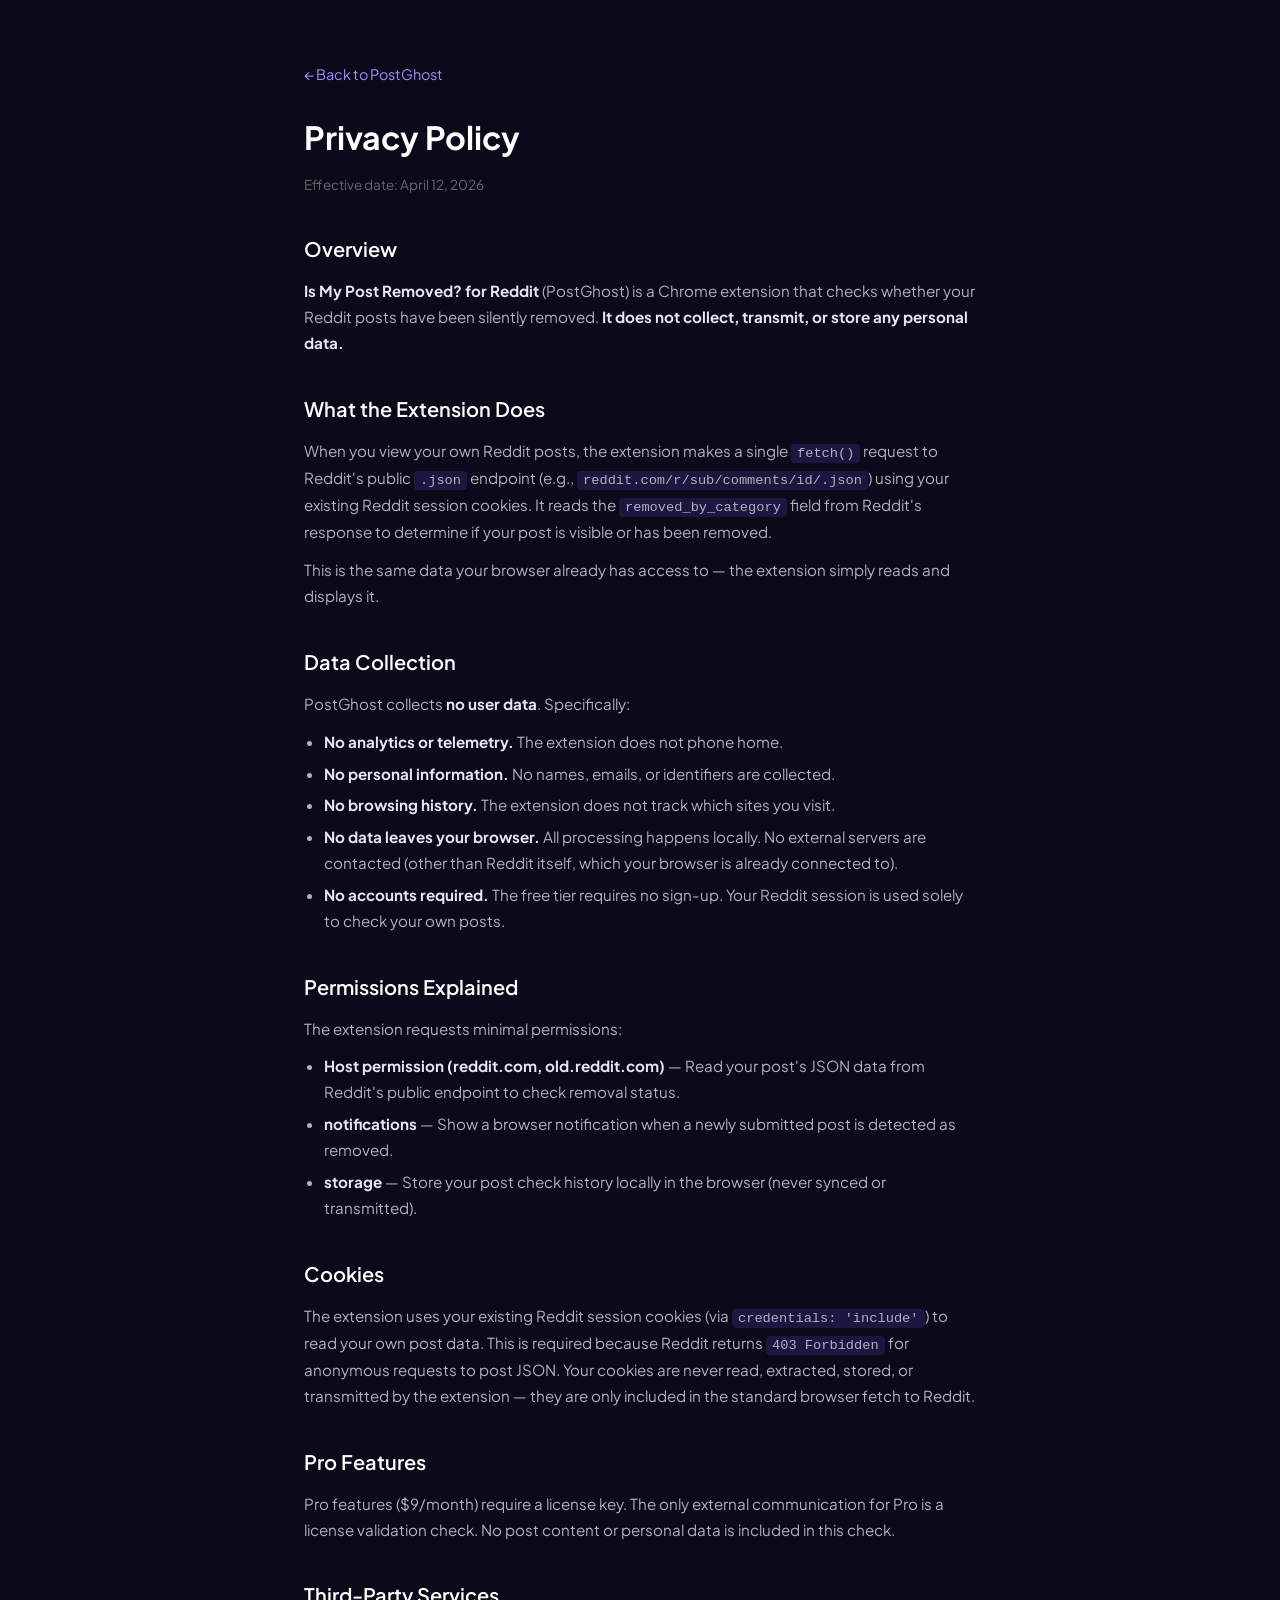
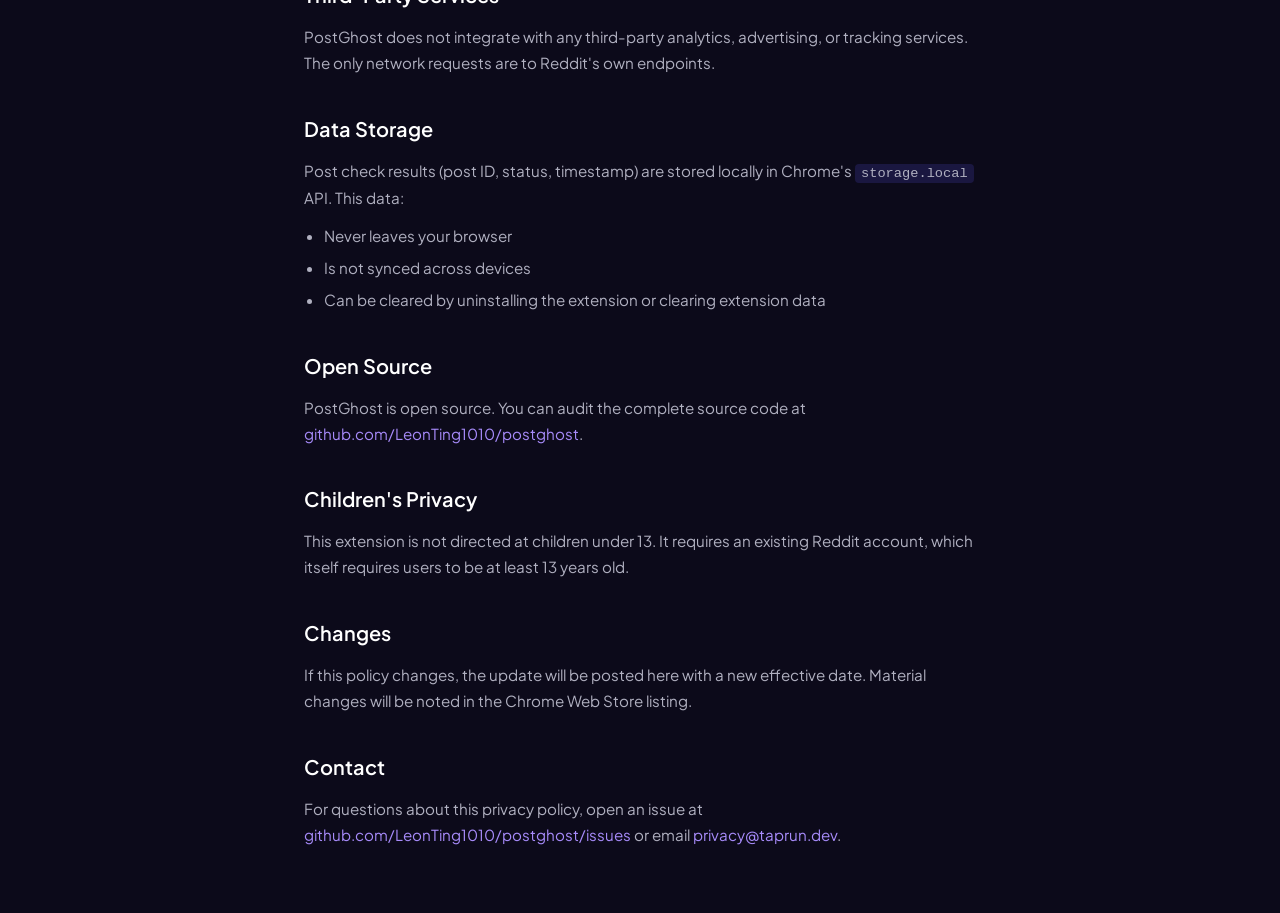
==== docs/privacy.html @ c0402464 "Initial release: PostGhost Chrome extension + GitHub Pages site - Chrome extension: ghost detection " ====
<!DOCTYPE html>
<html lang="en">
<head>
<meta charset="UTF-8">
<meta name="viewport" content="width=device-width, initial-scale=1.0">
<title>Privacy Policy — Is My Post Removed? for Reddit</title>
<meta name="description" content="Privacy Policy for the Is My Post Removed? for Reddit Chrome extension. No data collection. Everything runs locally.">
<link rel="canonical" href="https://LeonTing1010.github.io/postghost/privacy.html">
<link rel="icon" href="data:image/svg+xml,<svg xmlns='http://www.w3.org/2000/svg' viewBox='0 0 100 100'><text y='.9em' font-size='90'>👻</text></svg>">
<link rel="preconnect" href="https://fonts.googleapis.com">
<link rel="preconnect" href="https://fonts.gstatic.com" crossorigin>
<link href="https://fonts.googleapis.com/css2?family=Plus+Jakarta+Sans:wght@400;500;600;700&display=swap" rel="stylesheet">
<style>
*, *::before, *::after { margin: 0; padding: 0; box-sizing: border-box; }
body { font-family: 'Plus Jakarta Sans', system-ui, sans-serif; background: #0c0a1a; color: #e0e0e0; line-height: 1.7; }
.container { max-width: 720px; margin: 0 auto; padding: 60px 24px; }
h1 { font-size: 2rem; font-weight: 700; color: #fff; margin-bottom: 8px; }
h2 { font-size: 1.25rem; font-weight: 600; color: #fff; margin-top: 36px; margin-bottom: 12px; }
p, li { font-size: 0.95rem; color: #b0b0c0; margin-bottom: 12px; }
ul { padding-left: 20px; }
li { margin-bottom: 6px; }
a { color: #a78bfa; text-decoration: none; }
a:hover { text-decoration: underline; }
.date { font-size: 0.85rem; color: #666; margin-bottom: 32px; }
.back { display: inline-block; margin-bottom: 24px; font-size: 0.9rem; }
code { background: #1a1740; padding: 2px 6px; border-radius: 4px; font-size: 0.9em; }
strong { color: #e8e6f0; }
</style>
</head>
<body>
<div class="container">
<a href="./" class="back">&larr; Back to PostGhost</a>
<h1>Privacy Policy</h1>
<p class="date">Effective date: April 12, 2026</p>

<h2>Overview</h2>
<p><strong>Is My Post Removed? for Reddit</strong> (PostGhost) is a Chrome extension that checks whether your Reddit posts have been silently removed. <strong>It does not collect, transmit, or store any personal data.</strong></p>

<h2>What the Extension Does</h2>
<p>When you view your own Reddit posts, the extension makes a single <code>fetch()</code> request to Reddit's public <code>.json</code> endpoint (e.g., <code>reddit.com/r/sub/comments/id/.json</code>) using your existing Reddit session cookies. It reads the <code>removed_by_category</code> field from Reddit's response to determine if your post is visible or has been removed.</p>
<p>This is the same data your browser already has access to — the extension simply reads and displays it.</p>

<h2>Data Collection</h2>
<p>PostGhost collects <strong>no user data</strong>. Specifically:</p>
<ul>
  <li><strong>No analytics or telemetry.</strong> The extension does not phone home.</li>
  <li><strong>No personal information.</strong> No names, emails, or identifiers are collected.</li>
  <li><strong>No browsing history.</strong> The extension does not track which sites you visit.</li>
  <li><strong>No data leaves your browser.</strong> All processing happens locally. No external servers are contacted (other than Reddit itself, which your browser is already connected to).</li>
  <li><strong>No accounts required.</strong> The free tier requires no sign-up. Your Reddit session is used solely to check your own posts.</li>
</ul>

<h2>Permissions Explained</h2>
<p>The extension requests minimal permissions:</p>
<ul>
  <li><strong>Host permission (reddit.com, old.reddit.com)</strong> — Read your post's JSON data from Reddit's public endpoint to check removal status.</li>
  <li><strong>notifications</strong> — Show a browser notification when a newly submitted post is detected as removed.</li>
  <li><strong>storage</strong> — Store your post check history locally in the browser (never synced or transmitted).</li>
</ul>

<h2>Cookies</h2>
<p>The extension uses your existing Reddit session cookies (via <code>credentials: 'include'</code>) to read your own post data. This is required because Reddit returns <code>403 Forbidden</code> for anonymous requests to post JSON. Your cookies are never read, extracted, stored, or transmitted by the extension — they are only included in the standard browser fetch to Reddit.</p>

<h2>Pro Features</h2>
<p>Pro features ($9/month) require a license key. The only external communication for Pro is a license validation check. No post content or personal data is included in this check.</p>

<h2>Third-Party Services</h2>
<p>PostGhost does not integrate with any third-party analytics, advertising, or tracking services. The only network requests are to Reddit's own endpoints.</p>

<h2>Data Storage</h2>
<p>Post check results (post ID, status, timestamp) are stored locally in Chrome's <code>storage.local</code> API. This data:</p>
<ul>
  <li>Never leaves your browser</li>
  <li>Is not synced across devices</li>
  <li>Can be cleared by uninstalling the extension or clearing extension data</li>
</ul>

<h2>Open Source</h2>
<p>PostGhost is open source. You can audit the complete source code at <a href="https://github.com/LeonTing1010/postghost">github.com/LeonTing1010/postghost</a>.</p>

<h2>Children's Privacy</h2>
<p>This extension is not directed at children under 13. It requires an existing Reddit account, which itself requires users to be at least 13 years old.</p>

<h2>Changes</h2>
<p>If this policy changes, the update will be posted here with a new effective date. Material changes will be noted in the Chrome Web Store listing.</p>

<h2>Contact</h2>
<p>For questions about this privacy policy, open an issue at <a href="https://github.com/LeonTing1010/postghost/issues">github.com/LeonTing1010/postghost/issues</a> or email <a href="mailto:privacy@taprun.dev">privacy@taprun.dev</a>.</p>
</div>
</body>
</html>
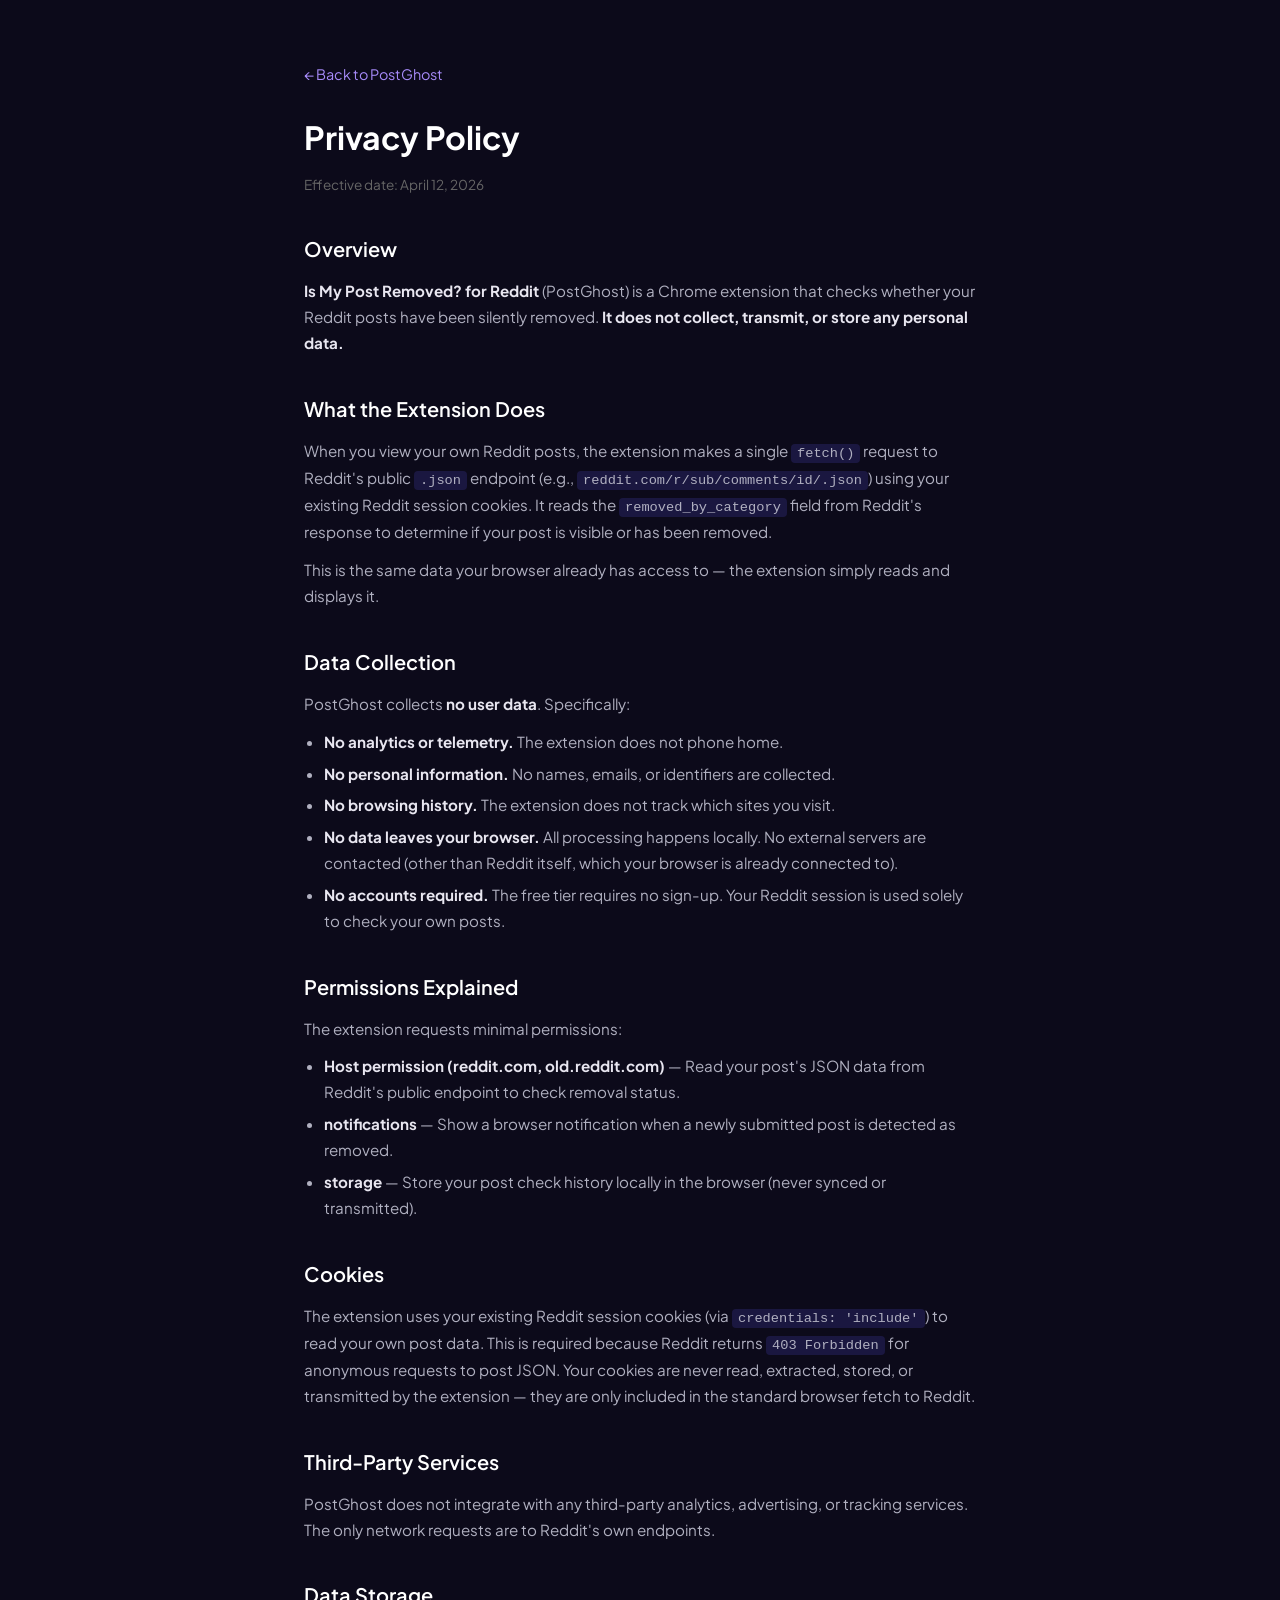
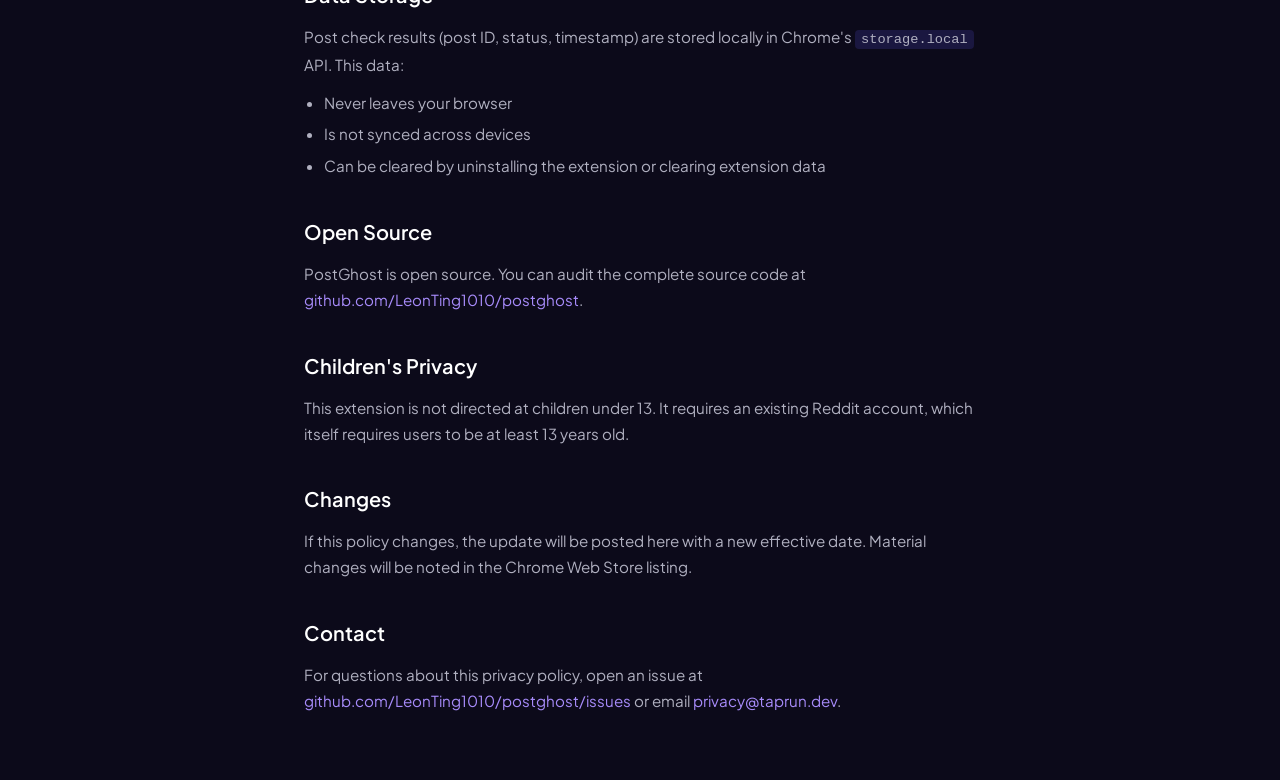
==== commit c765f46a: "Make extension 100% free, fix XSS in banner injection - Remove all Pro/$9 pricing references from la" ====
--- a/docs/privacy.html
+++ b/docs/privacy.html
@@ -61,9 +61,6 @@
 <h2>Cookies</h2>
 <p>The extension uses your existing Reddit session cookies (via <code>credentials: 'include'</code>) to read your own post data. This is required because Reddit returns <code>403 Forbidden</code> for anonymous requests to post JSON. Your cookies are never read, extracted, stored, or transmitted by the extension — they are only included in the standard browser fetch to Reddit.</p>
 
-<h2>Pro Features</h2>
-<p>Pro features ($9/month) require a license key. The only external communication for Pro is a license validation check. No post content or personal data is included in this check.</p>
-
 <h2>Third-Party Services</h2>
 <p>PostGhost does not integrate with any third-party analytics, advertising, or tracking services. The only network requests are to Reddit's own endpoints.</p>
 
